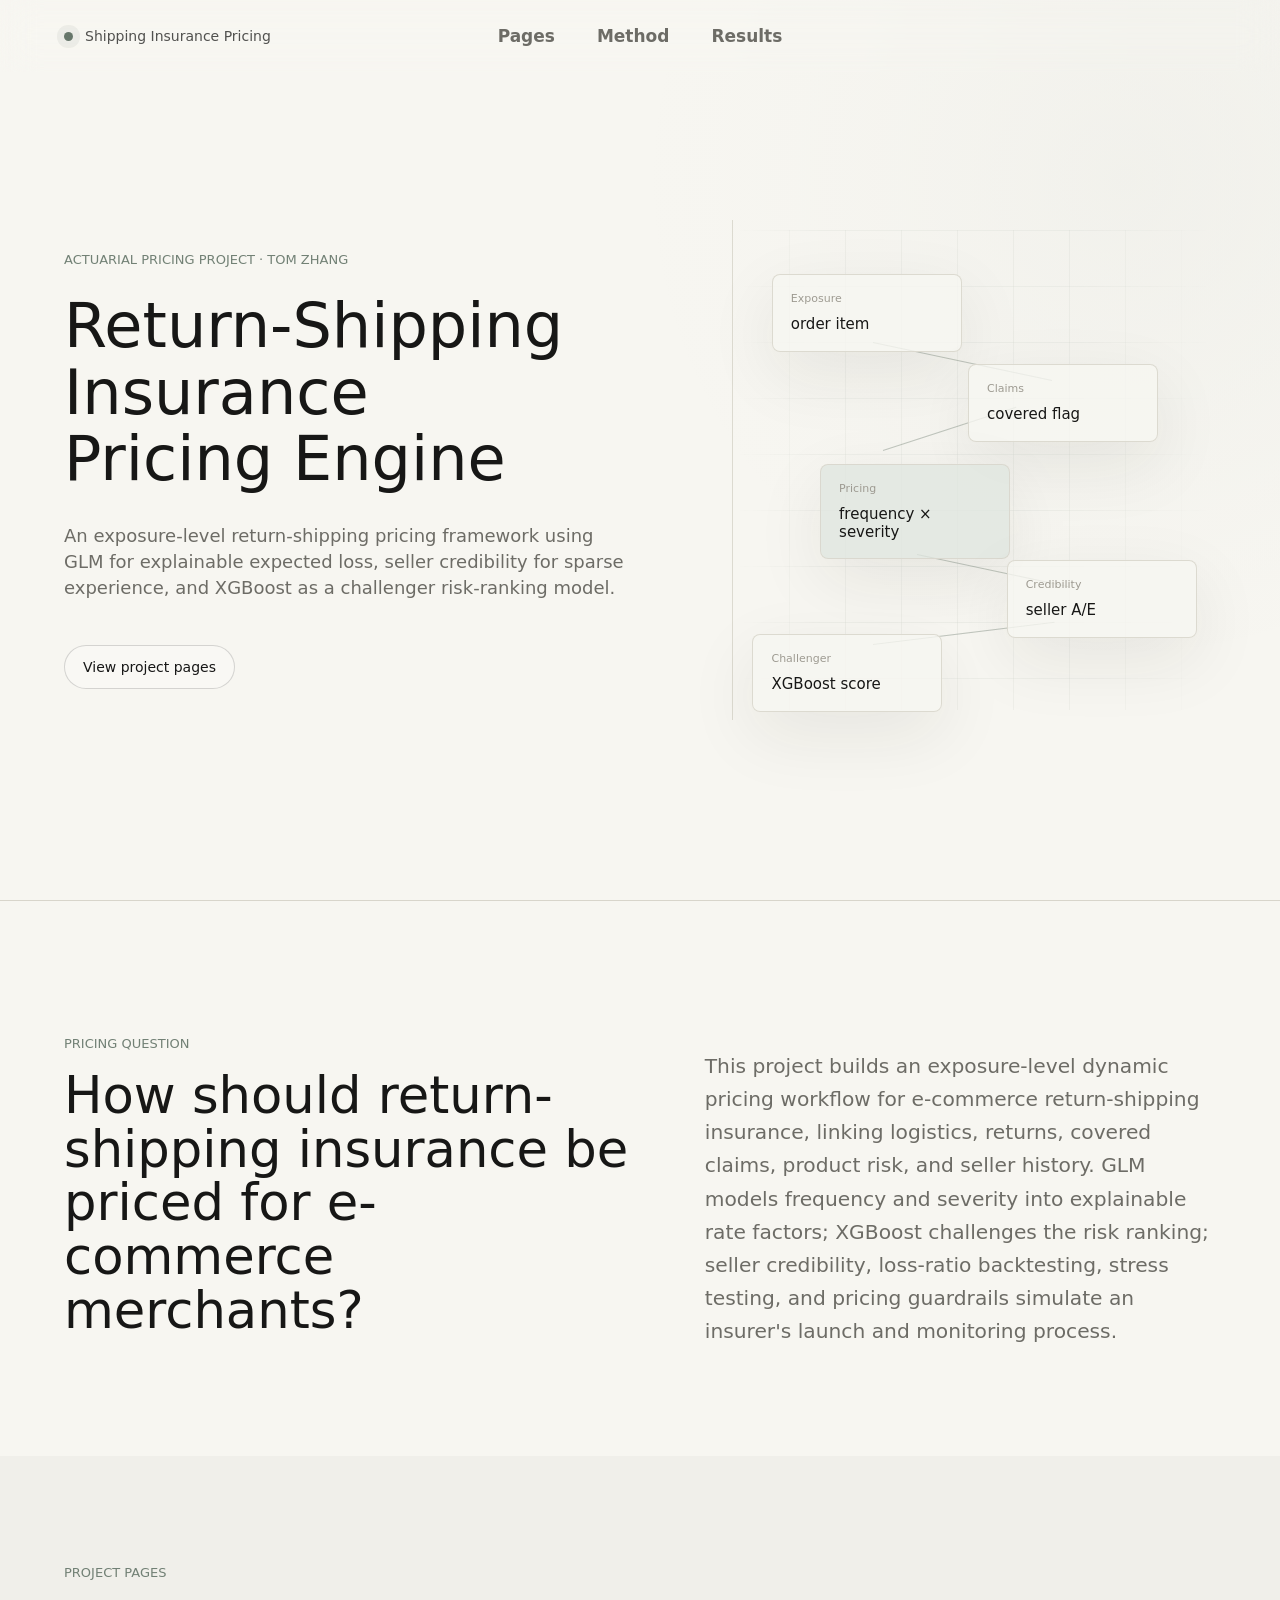
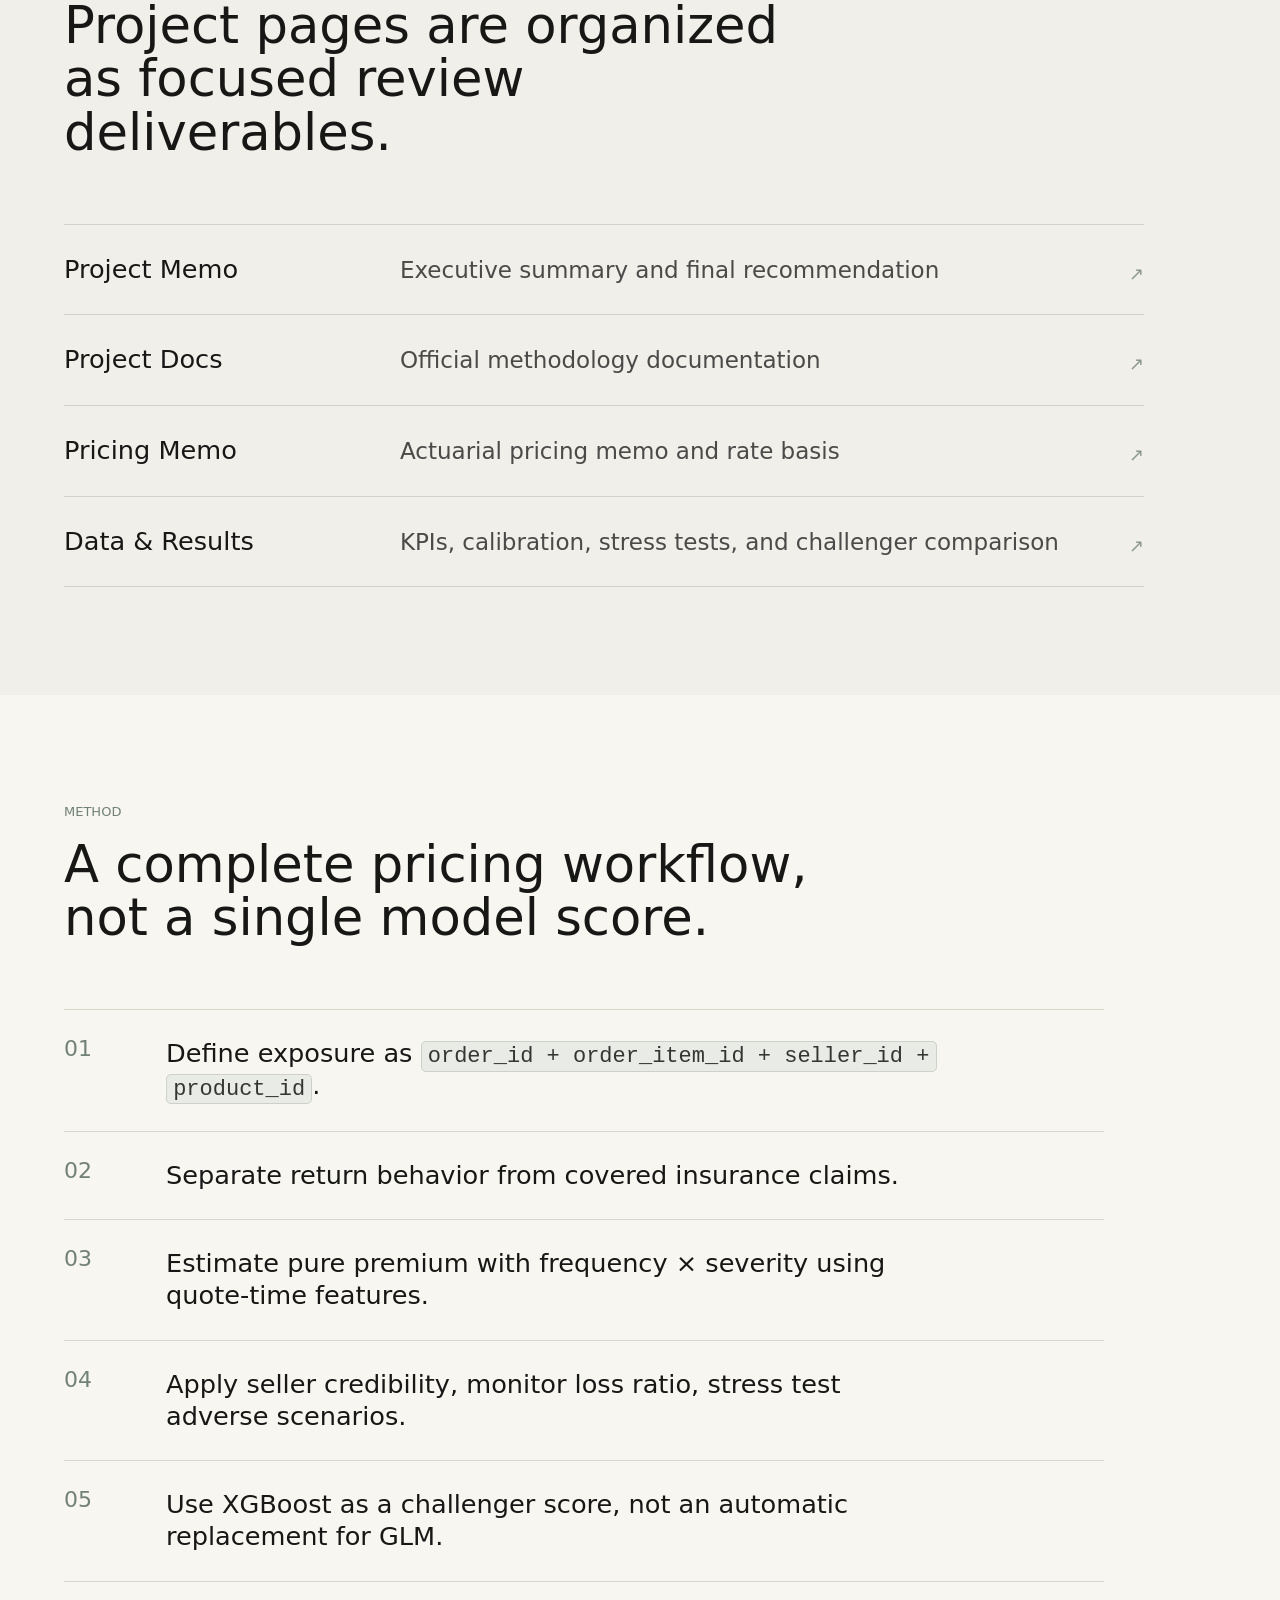
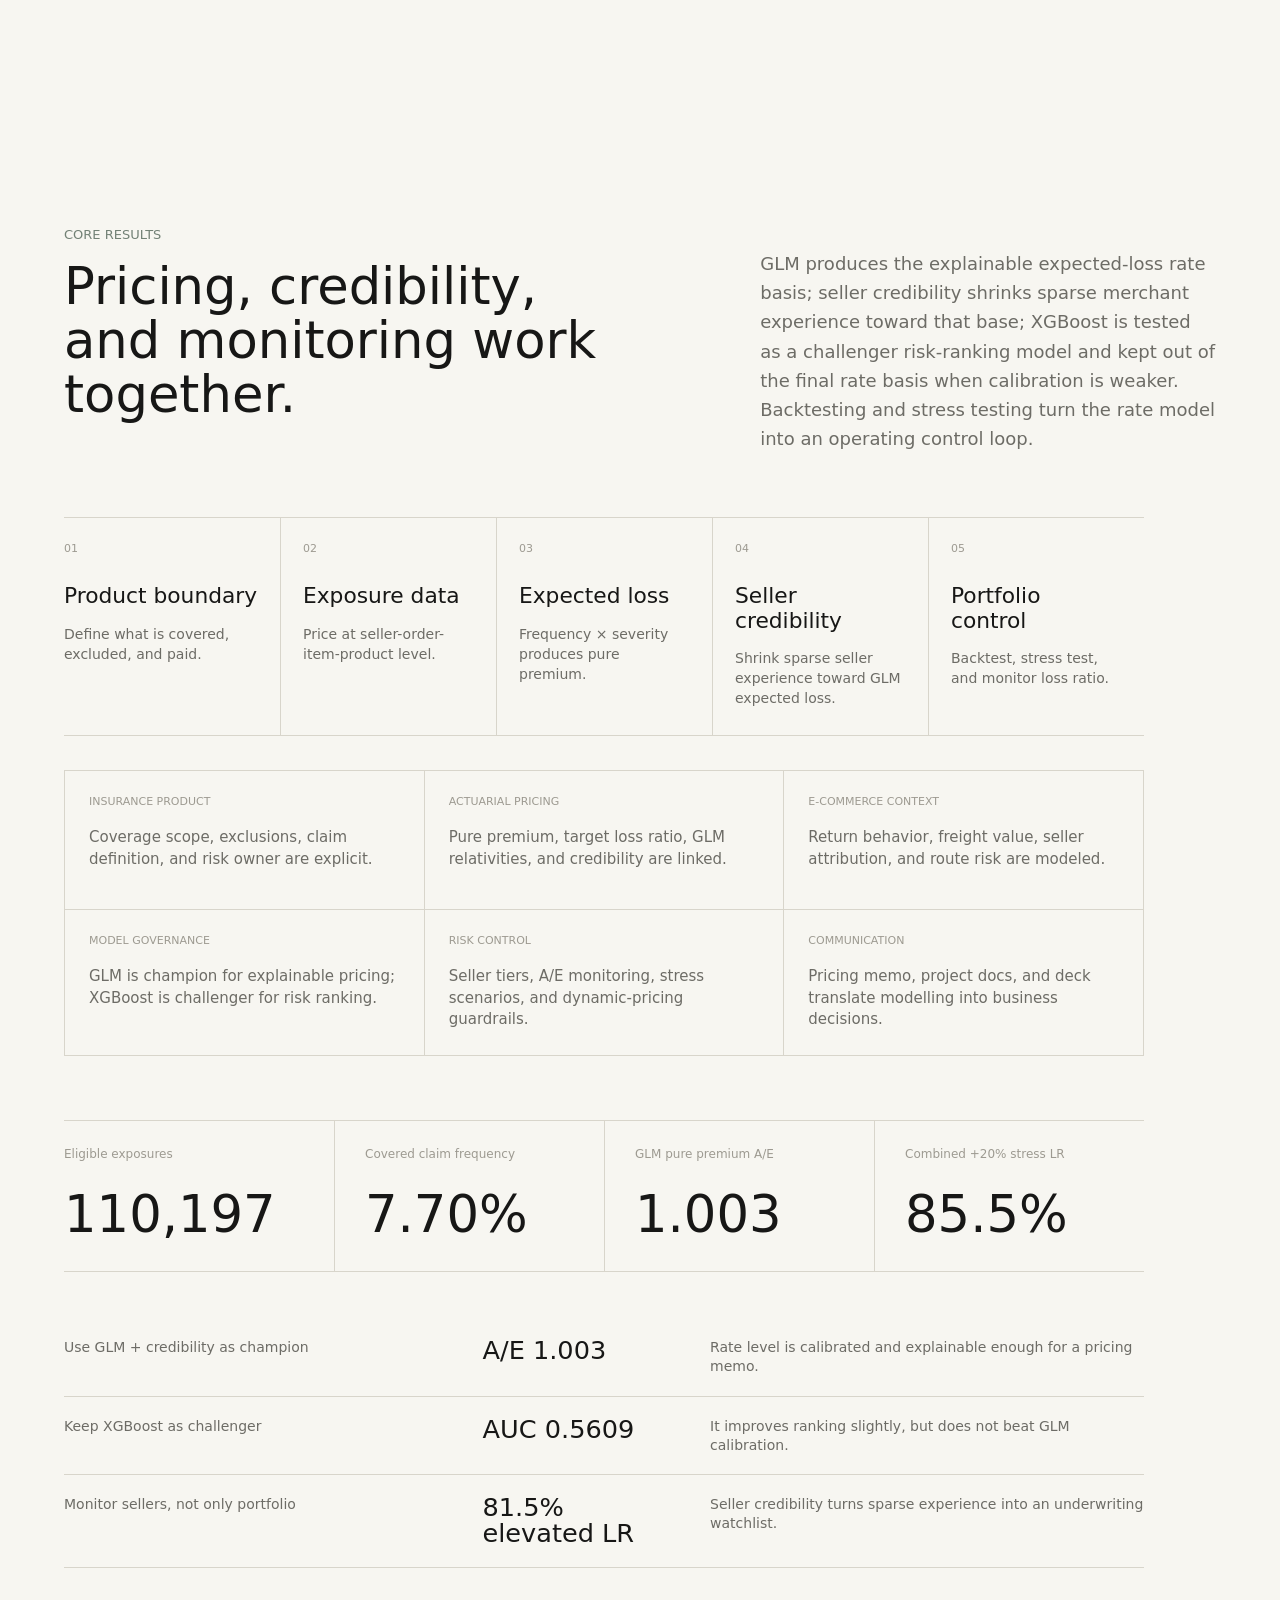
==== index.html @ 49c20300 "Add project website and actuarial workflow outputs" ====
<!doctype html>
<html lang="en">
  <head>
    <meta charset="utf-8" />
    <meta name="viewport" content="width=device-width, initial-scale=1" />
    <title>Return-Shipping Insurance Pricing Engine</title>
    <meta
      name="description"
      content="Exposure-level actuarial pricing workflow for e-commerce return-shipping insurance."
    />
    <link rel="icon" href="./favicon.svg" type="image/svg+xml" />
    <link rel="stylesheet" href="./styles/shared.css" />
    <link rel="stylesheet" href="./styles/home.css" />
  </head>
  <body>
    <div class="site-shell">
      <header class="topbar" aria-label="Project navigation">
        <a class="brand-mark" href="./index.html" aria-label="Homepage">
          <span class="brand-dot" aria-hidden="true"></span>
          <span>Shipping Insurance Pricing</span>
        </a>
        <nav class="topnav" aria-label="Project pages">
          <a href="#reserved-pages">Pages</a>
          <a href="#method">Method</a>
          <a href="#results">Results</a>
        </nav>
      </header>

      <main>
        <section class="hero" aria-labelledby="page-title">
          <div class="hero-copy">
            <p class="eyebrow">Actuarial pricing project · Tom Zhang</p>
            <h1 id="page-title">
              <span>Return-Shipping</span>
              <span>Insurance</span>
              <span>Pricing Engine</span>
            </h1>
            <p class="hero-lede">
              An exposure-level return-shipping pricing framework using GLM for explainable
              expected loss, seller credibility for sparse experience, and XGBoost as a
              challenger risk-ranking model.
            </p>
            <div class="hero-actions" aria-label="Primary links">
              <a class="primary-link" href="#reserved-pages">View project pages</a>
            </div>
          </div>

          <div class="risk-plane" aria-label="Pricing workflow visual">
            <div class="plane-grid" aria-hidden="true"></div>
            <div class="flow-node node-exposure">
              <span>Exposure</span>
              <strong>order item</strong>
            </div>
            <div class="flow-node node-claims">
              <span>Claims</span>
              <strong>covered flag</strong>
            </div>
            <div class="flow-node node-pricing">
              <span>Pricing</span>
              <strong>frequency × severity</strong>
            </div>
            <div class="flow-node node-credibility">
              <span>Credibility</span>
              <strong>seller A/E</strong>
            </div>
            <div class="flow-node node-challenger">
              <span>Challenger</span>
              <strong>XGBoost score</strong>
            </div>
            <div class="flow-line line-one" aria-hidden="true"></div>
            <div class="flow-line line-two" aria-hidden="true"></div>
            <div class="flow-line line-three" aria-hidden="true"></div>
            <div class="flow-line line-four" aria-hidden="true"></div>
          </div>
        </section>

        <section class="problem-section" aria-labelledby="problem-title">
          <div>
            <p class="section-kicker">Pricing question</p>
            <h2 id="problem-title">
              How should return-shipping insurance be priced for e-commerce merchants?
            </h2>
          </div>
          <p>
            This project builds an exposure-level dynamic pricing workflow for e-commerce
            return-shipping insurance, linking logistics, returns, covered claims, product risk,
            and seller history. GLM models frequency and severity into explainable rate factors;
            XGBoost challenges the risk ranking; seller credibility, loss-ratio backtesting,
            stress testing, and pricing guardrails simulate an insurer's launch and monitoring
            process.
          </p>
        </section>

        <section class="pages-section" id="reserved-pages" aria-labelledby="pages-title">
          <div class="section-heading">
            <p class="section-kicker">Project pages</p>
            <h2 id="pages-title">Project pages are organized as focused review deliverables.</h2>
          </div>
          <div class="route-list">
            <a href="./project-memo.html" aria-label="Project Memo">
              <span>Project Memo</span>
              <strong>Executive summary and final recommendation</strong>
            </a>
            <a href="./project-docs.html" aria-label="Project Docs">
              <span>Project Docs</span>
              <strong>Official methodology documentation</strong>
            </a>
            <a href="./pricing-memo.html" aria-label="Pricing Memo">
              <span>Pricing Memo</span>
              <strong>Actuarial pricing memo and rate basis</strong>
            </a>
            <a href="./results.html" aria-label="Data and Results">
              <span>Data & Results</span>
              <strong>KPIs, calibration, stress tests, and challenger comparison</strong>
            </a>
          </div>
        </section>

        <section class="method-section" id="method" aria-labelledby="method-title">
          <div class="section-heading">
            <p class="section-kicker">Method</p>
            <h2 id="method-title">A complete pricing workflow, not a single model score.</h2>
          </div>
          <ol class="method-list">
            <li>
              <span>01</span>
              <p>
                Define exposure as
                <code>order_id + order_item_id + seller_id + product_id</code>.
              </p>
            </li>
            <li>
              <span>02</span>
              <p>Separate return behavior from covered insurance claims.</p>
            </li>
            <li>
              <span>03</span>
              <p>Estimate pure premium with frequency × severity using quote-time features.</p>
            </li>
            <li>
              <span>04</span>
              <p>Apply seller credibility, monitor loss ratio, stress test adverse scenarios.</p>
            </li>
            <li>
              <span>05</span>
              <p>Use XGBoost as a challenger score, not an automatic replacement for GLM.</p>
            </li>
          </ol>
        </section>

        <section class="results-section" id="results" aria-labelledby="results-title">
          <div class="results-header">
            <div class="section-heading">
              <p class="section-kicker">Core results</p>
              <h2 id="results-title">
                <span>Pricing, credibility,</span>
                <span>and monitoring work together.</span>
              </h2>
            </div>
            <p>
              GLM produces the explainable expected-loss rate basis; seller credibility shrinks
              sparse merchant experience toward that base; XGBoost is tested as a challenger
              risk-ranking model and kept out of the final rate basis when calibration is weaker.
              Backtesting and stress testing turn the rate model into an operating control loop.
            </p>
          </div>

          <div class="system-loop" aria-label="Pricing operating loop">
            <div>
              <span>01</span>
              <strong>Product boundary</strong>
              <p>Define what is covered, excluded, and paid.</p>
            </div>
            <div>
              <span>02</span>
              <strong>Exposure data</strong>
              <p>Price at seller-order-item-product level.</p>
            </div>
            <div>
              <span>03</span>
              <strong>Expected loss</strong>
              <p>Frequency × severity produces pure premium.</p>
            </div>
            <div>
              <span>04</span>
              <strong>Seller credibility</strong>
              <p>Shrink sparse seller experience toward GLM expected loss.</p>
            </div>
            <div>
              <span>05</span>
              <strong>Portfolio control</strong>
              <p>Backtest, stress test, and monitor loss ratio.</p>
            </div>
          </div>

          <div class="capability-grid" aria-label="Role capability coverage">
            <div>
              <span>Insurance product</span>
              <p>Coverage scope, exclusions, claim definition, and risk owner are explicit.</p>
            </div>
            <div>
              <span>Actuarial pricing</span>
              <p>Pure premium, target loss ratio, GLM relativities, and credibility are linked.</p>
            </div>
            <div>
              <span>E-commerce context</span>
              <p>Return behavior, freight value, seller attribution, and route risk are modeled.</p>
            </div>
            <div>
              <span>Model governance</span>
              <p>GLM is champion for explainable pricing; XGBoost is challenger for risk ranking.</p>
            </div>
            <div>
              <span>Risk control</span>
              <p>Seller tiers, A/E monitoring, stress scenarios, and dynamic-pricing guardrails.</p>
            </div>
            <div>
              <span>Communication</span>
              <p>Pricing memo, project docs, and deck translate modelling into business decisions.</p>
            </div>
          </div>

          <dl class="metric-strip">
            <div>
              <dt>Eligible exposures</dt>
              <dd>110,197</dd>
            </div>
            <div>
              <dt>Covered claim frequency</dt>
              <dd>7.70%</dd>
            </div>
            <div>
              <dt>GLM pure premium A/E</dt>
              <dd>1.003</dd>
            </div>
            <div>
              <dt>Combined +20% stress LR</dt>
              <dd>85.5%</dd>
            </div>
          </dl>
          <div class="comparison-panel" aria-label="Model comparison summary">
            <div class="comparison-row comparison-head">
              <span>Pricing decision</span>
              <span>Evidence</span>
              <span>Why it matters</span>
            </div>
            <div class="comparison-row">
              <span>Use GLM + credibility as champion</span>
              <strong>A/E 1.003</strong>
              <em>Rate level is calibrated and explainable enough for a pricing memo.</em>
            </div>
            <div class="comparison-row">
              <span>Keep XGBoost as challenger</span>
              <strong>AUC 0.5609</strong>
              <em>It improves ranking slightly, but does not beat GLM calibration.</em>
            </div>
            <div class="comparison-row">
              <span>Monitor sellers, not only portfolio</span>
              <strong>81.5% elevated LR</strong>
              <em>Seller credibility turns sparse experience into an underwriting watchlist.</em>
            </div>
          </div>
        </section>
      </main>
    </div>

    <script src="./scripts/plane-motion.js"></script>
  </body>
</html>
---- styles/shared.css ----
/* Shared site foundation and reusable components. */
:root {
  --bg: #f7f6f1;
  --surface: #eeede7;
  --surface-soft: #f2f1eb;
  --ink: #171716;
  --muted: #6d6c66;
  --quiet: #9d9a91;
  --rule: #d8d5cb;
  --accent: #66766a;
  --accent-soft: #dfe5de;
  --warm: #90836f;
  --shadow: 0 22px 70px rgba(35, 35, 30, 0.08);
  color-scheme: light;
  font-family: "Work Sans", ui-sans-serif, system-ui, -apple-system, BlinkMacSystemFont, "Segoe UI", sans-serif;
}

* {
  box-sizing: border-box;
}

html {
  scroll-behavior: smooth;
}

body {
  margin: 0;
  background: var(--bg);
  color: var(--ink);
  font-family: "Work Sans", ui-sans-serif, system-ui, -apple-system, BlinkMacSystemFont, "Segoe UI", sans-serif;
  letter-spacing: 0;
}

a {
  color: inherit;
  text-decoration: none;
}

.site-shell {
  min-height: 100svh;
  overflow: hidden;
}

.topbar {
  position: fixed;
  z-index: 20;
  inset: 0 0 auto;
  display: grid;
  grid-template-columns: 1fr auto 1fr;
  align-items: center;
  height: 72px;
  padding: 0 clamp(24px, 5vw, 72px);
  color: rgba(23, 23, 22, 0.74);
  backdrop-filter: blur(18px);
}

.brand-mark,
.topnav {
  display: flex;
  align-items: center;
  gap: 12px;
  font-size: 14px;
}

.brand-mark {
  justify-self: start;
}

.brand-dot {
  width: 9px;
  height: 9px;
  border-radius: 50%;
  background: var(--accent);
  box-shadow: 0 0 0 7px rgba(102, 118, 106, 0.08);
}

.topnav {
  grid-column: 2;
  justify-self: center;
  gap: 42px;
  color: var(--muted);
}

.topnav a {
  position: relative;
  padding: 10px 0;
  font-size: 17px;
  font-weight: 650;
  text-align: center;
  transition: color 180ms ease;
}

.topnav a::after {
  position: absolute;
  content: "";
  left: 0;
  right: 0;
  bottom: -8px;
  height: 1px;
  background: currentColor;
  opacity: 0;
  transform: scaleX(0.66);
  transition: opacity 180ms ease, transform 180ms ease;
}

.topnav a:hover {
  color: var(--ink);
}

.topnav a:hover::after {
  opacity: 0.36;
  transform: scaleX(1);
}

.topnav a[aria-current="page"] {
  color: var(--ink);
}

.topnav a[aria-current="page"]::after {
  opacity: 0.36;
  transform: scaleX(1);
}

.hero {
  position: relative;
  display: grid;
  grid-template-columns: minmax(0, 0.88fr) minmax(380px, 0.72fr);
  align-items: center;
  min-height: 100svh;
  padding: 112px clamp(24px, 5vw, 72px) 72px;
  gap: clamp(42px, 6vw, 104px);
}

.hero::before {
  position: absolute;
  content: "";
  inset: 0;
  background:
    linear-gradient(90deg, rgba(247, 246, 241, 1) 0%, rgba(247, 246, 241, 0.9) 45%, rgba(247, 246, 241, 0.58) 100%),
    radial-gradient(circle at 88% 20%, rgba(102, 118, 106, 0.11), transparent 36%);
  pointer-events: none;
}

.hero-copy,
.risk-plane {
  position: relative;
  z-index: 1;
}

.eyebrow,
.section-kicker {
  margin: 0;
  color: rgba(102, 118, 106, 0.92);
  font-size: 13px;
  font-weight: 500;
  line-height: 1.4;
  text-transform: uppercase;
}

.memo-page .section-kicker {
  margin-bottom: 20px;
  color: var(--accent);
  text-transform: none;
}

h1,
h2,
p {
  margin: 0;
}

h1 {
  max-width: 600px;
  margin-top: 24px;
  font-size: clamp(48px, 4.85vw, 68px);
  font-weight: 400;
  line-height: 1.07;
  letter-spacing: 0;
}

h1 span {
  display: block;
}

#results-title span {
  display: block;
}

.hero-lede {
  max-width: 570px;
  margin-top: 30px;
  color: var(--muted);
  font-size: clamp(18px, 1.4vw, 21px);
  line-height: 1.45;
  font-weight: 400;
}

.hero-actions {
  display: flex;
  flex-wrap: wrap;
  align-items: center;
  gap: 18px;
  margin-top: 44px;
}

.primary-link,
.secondary-link {
  display: inline-flex;
  align-items: center;
  min-height: 44px;
  font-size: 14px;
  transition: transform 180ms ease, color 180ms ease, border-color 180ms ease, background 180ms ease;
}

.primary-link {
  padding: 0 18px;
  border: 1px solid rgba(23, 23, 22, 0.16);
  border-radius: 999px;
  background: rgba(255, 255, 255, 0.26);
}

.secondary-link {
  color: var(--muted);
}

.primary-link:hover,
.secondary-link:hover {
  color: var(--ink);
  transform: translateY(-1px);
}

.primary-link:hover {
  background: rgba(255, 255, 255, 0.5);
  border-color: rgba(23, 23, 22, 0.28);
}

/* Shared editorial sections and repeated components. */
.problem-section,
.method-section,
.pages-section,
.results-section {
  padding: 108px clamp(24px, 5vw, 72px);
}

.problem-section {
  display: grid;
  grid-template-columns: minmax(280px, 0.88fr) minmax(340px, 0.78fr);
  gap: clamp(30px, 5vw, 82px);
  border-top: 1px solid var(--rule);
}

.problem-section > div:first-child {
  padding-top: clamp(18px, 2vw, 30px);
}

h2 {
  max-width: 780px;
  margin-top: 16px;
  font-size: clamp(32px, 4vw, 58px);
  font-weight: 400;
  line-height: 1.05;
  letter-spacing: 0;
}

.problem-section > p {
  max-width: 570px;
  align-self: start;
  padding-top: clamp(24px, 3.2vw, 46px);
  color: var(--muted);
  font-size: clamp(19px, 1.58vw, 23px);
  line-height: 1.64;
}

.section-heading {
  max-width: 850px;
}

.method-list {
  display: grid;
  gap: 0;
  max-width: 1040px;
  margin: 64px 0 0;
  padding: 0;
  list-style: none;
  border-top: 1px solid var(--rule);
}

.method-list li {
  display: grid;
  grid-template-columns: 68px minmax(0, 1fr);
  gap: 34px;
  padding: 28px 0;
  border-bottom: 1px solid var(--rule);
}

.method-list span {
  display: block;
  align-items: center;
  color: rgba(102, 118, 106, 0.92);
  font-size: 22px;
  font-weight: 400;
  line-height: 1;
  font-variant-numeric: tabular-nums;
}

.method-list p {
  max-width: 780px;
  font-size: clamp(20px, 2vw, 30px);
  line-height: 1.24;
}

.method-list code {
  padding: 0.08em 0.28em;
  border: 1px solid rgba(102, 118, 106, 0.22);
  border-radius: 5px;
  background: rgba(223, 229, 222, 0.58);
  box-decoration-break: clone;
  -webkit-box-decoration-break: clone;
  color: rgba(23, 23, 22, 0.86);
  font-family: ui-monospace, "SFMono-Regular", "SF Mono", Consolas, "Liberation Mono", Menlo, monospace;
  font-size: 0.86em;
  letter-spacing: 0;
}

.pages-section {
  background: #f0efea;
}

.route-list {
  display: grid;
  max-width: 1080px;
  margin-top: 64px;
  border-top: 1px solid rgba(23, 23, 22, 0.14);
}

.route-list a {
  display: grid;
  grid-template-columns: minmax(230px, 0.42fr) minmax(0, 1fr) auto;
  gap: clamp(24px, 4vw, 76px);
  align-items: baseline;
  padding: 30px 0;
  border-bottom: 1px solid rgba(23, 23, 22, 0.14);
  transition: color 180ms ease, transform 180ms ease;
}

.route-list a::after {
  content: "↗";
  justify-self: end;
  color: var(--accent);
  font-size: 18px;
  line-height: 1;
  opacity: 0.72;
  transform: translateY(2px);
}

.route-list a:hover {
  color: var(--accent);
  transform: translateX(5px);
}

.route-list span {
  color: var(--ink);
  font-size: clamp(21px, 2vw, 28px);
  line-height: 1.15;
}

.route-list strong {
  color: rgba(23, 23, 22, 0.76);
  font-size: clamp(18px, 1.8vw, 26px);
  font-weight: 400;
  line-height: 1.2;
}

.metric-strip {
  display: grid;
  grid-template-columns: repeat(4, minmax(0, 1fr));
  gap: 0;
  max-width: 1080px;
  margin: 64px 0 0;
  border-top: 1px solid var(--rule);
  border-bottom: 1px solid var(--rule);
}

.system-loop {
  display: grid;
  grid-template-columns: repeat(5, minmax(0, 1fr));
  gap: 0;
  max-width: 1080px;
  margin-top: 64px;
  border-top: 1px solid var(--rule);
  border-bottom: 1px solid var(--rule);
}

.system-loop div {
  min-height: 188px;
  padding: 24px 22px 26px 0;
}

.system-loop div + div {
  padding-left: 22px;
  border-left: 1px solid var(--rule);
}

.system-loop span,
.capability-grid span {
  display: block;
  color: var(--quiet);
  font-size: 11px;
  line-height: 1.3;
  text-transform: uppercase;
}

.system-loop strong {
  display: block;
  margin-top: 28px;
  font-size: clamp(19px, 1.7vw, 25px);
  font-weight: 400;
  line-height: 1.12;
}

.system-loop p {
  margin-top: 16px;
  color: var(--muted);
  font-size: 14px;
  line-height: 1.42;
}

.capability-grid {
  display: grid;
  grid-template-columns: repeat(3, minmax(0, 1fr));
  gap: 1px;
  max-width: 1080px;
  margin-top: 34px;
  background: var(--rule);
  border: 1px solid var(--rule);
}

.capability-grid div {
  min-height: 138px;
  padding: 24px;
  background: var(--bg);
}

.capability-grid p {
  margin-top: 18px;
  color: var(--muted);
  font-size: 15px;
  line-height: 1.44;
}

.results-header {
  display: grid;
  grid-template-columns: minmax(0, 0.86fr) minmax(320px, 0.62fr);
  gap: clamp(30px, 5vw, 82px);
  align-items: start;
}

.results-header .section-heading {
  padding-top: clamp(20px, 2.2vw, 32px);
}

.results-header > p {
  max-width: 500px;
  padding-top: clamp(34px, 4vw, 54px);
  color: var(--muted);
  font-size: clamp(18px, 1.4vw, 21px);
  line-height: 1.62;
}

.metric-strip div {
  min-height: 150px;
  padding: 26px 30px 28px 0;
}

.metric-strip div + div {
  padding-left: 30px;
  border-left: 1px solid var(--rule);
}

.metric-strip dt {
  color: var(--quiet);
  font-size: 12px;
}

.metric-strip dd {
  margin: 28px 0 0;
  font-size: clamp(30px, 4vw, 54px);
  line-height: 1;
  font-weight: 400;
}

.comparison-panel {
  max-width: 1080px;
  margin-top: 46px;
}

.comparison-row {
  display: grid;
  grid-template-columns: minmax(220px, 0.9fr) minmax(130px, 0.46fr) minmax(340px, 1fr);
  gap: 28px;
  align-items: start;
  padding: 20px 0;
  border-bottom: 1px solid var(--rule);
}

.comparison-row span,
.comparison-row em {
  color: var(--muted);
  font-size: 14px;
  font-style: normal;
  line-height: 1.35;
}

.comparison-row strong {
  font-size: clamp(20px, 2vw, 28px);
  font-weight: 400;
  line-height: 1;
}

.comparison-head {
  display: none;
}

.comparison-head span {
  color: var(--quiet);
  font-size: 11px;
  text-transform: uppercase;
}

.hero-copy,
.risk-plane,
.memo-plane,
.problem-section,
.method-section,
.pages-section,
.results-section,
.memo-hero,
.memo-decision,
.memo-section,
.data-hero-copy,
.result-signal,
.evidence-section,
.docs-content,
.docs-sidebar,
.docs-toc {
  animation: rise 700ms ease both;
}

.risk-plane,
.memo-plane {
  animation-delay: 110ms;
}

@keyframes rise {
  from {
    opacity: 0;
    transform: translateY(18px);
  }
  to {
    opacity: 1;
    transform: translateY(0);
  }
}

@media (prefers-reduced-motion: reduce) {
  *,
  *::before,
  *::after {
    animation-duration: 1ms !important;
    scroll-behavior: auto !important;
    transition-duration: 1ms !important;
  }
}

@media (max-width: 980px) {
  .topnav {
    grid-column: 3;
    justify-self: end;
    gap: 18px;
  }

  .hero {
    grid-template-columns: 1fr;
    min-height: auto;
    padding-top: 118px;
  }

  .hero::before {
    background:
      linear-gradient(rgba(247, 246, 241, 1), rgba(247, 246, 241, 0.82)),
      radial-gradient(circle at 78% 18%, rgba(102, 118, 106, 0.12), transparent 35%);
  }

  .problem-section {
    grid-template-columns: 1fr;
  }

  .problem-section > div:first-child {
    padding-top: 0;
  }

  .problem-section > p {
    padding-top: 0;
  }

  .metric-strip {
    grid-template-columns: repeat(2, minmax(0, 1fr));
  }

  .system-loop,
  .capability-grid {
    grid-template-columns: repeat(2, minmax(0, 1fr));
  }

  .system-loop div:nth-child(3),
  .system-loop div:nth-child(5) {
    border-left: 0;
    padding-left: 0;
    border-top: 1px solid var(--rule);
  }

  .metric-strip div:nth-child(3) {
    border-left: 0;
  }

  .results-header {
    grid-template-columns: 1fr;
  }

  .results-header > p {
    padding-top: 0;
  }

  .comparison-row {
    grid-template-columns: 1fr 1fr;
    gap: 12px 24px;
  }

  .comparison-row em {
    grid-column: 1 / -1;
  }
}

@media (max-width: 640px) {
  .topbar {
    grid-template-columns: 1fr;
    align-content: center;
    height: 118px;
    padding: 14px 22px 12px;
    gap: 12px;
  }

  .brand-mark {
    font-size: 12px;
  }

  .topnav {
    grid-column: 1;
    justify-self: start;
    width: 100%;
    max-width: 360px;
    gap: 28px;
    overflow-x: auto;
    scrollbar-width: none;
  }

  .topnav::-webkit-scrollbar {
    display: none;
  }

  .topnav a {
    flex: 1 0 auto;
    min-width: 0;
    padding: 10px 0;
    font-size: 15px;
  }

  h1 {
    font-size: clamp(42px, 12vw, 56px);
  }

  .hero {
    padding-top: 148px;
    padding-inline: 22px;
  }

  .problem-section,
  .method-section,
  .pages-section,
  .results-section {
    padding: 82px 22px;
  }

  .method-list li {
    grid-template-columns: 1fr;
    gap: 10px;
  }

  .route-list a {
    grid-template-columns: 1fr;
    gap: 12px;
  }

  .route-list a::after {
    justify-self: start;
  }

  .metric-strip {
    grid-template-columns: 1fr;
  }

  .system-loop,
  .capability-grid {
    grid-template-columns: 1fr;
  }

  .system-loop div,
  .system-loop div + div {
    min-height: auto;
    padding: 24px 0;
    border-left: 0;
    border-top: 1px solid var(--rule);
  }

  .system-loop div:first-child {
    border-top: 0;
  }

  .metric-strip div,
  .metric-strip div + div {
    padding-left: 0;
    border-left: 0;
    border-top: 1px solid var(--rule);
  }

  .metric-strip div:first-child {
    border-top: 0;
  }

  .comparison-row {
    grid-template-columns: 1fr;
    gap: 10px;
  }

  .comparison-head {
    display: none;
  }
}
---- styles/home.css ----
/* Homepage-only layout, hero visual, and flow graphic. */
.risk-plane {
  min-height: 500px;
  border-left: 1px solid rgba(216, 213, 203, 0.86);
  isolation: isolate;
}

.plane-grid {
  position: absolute;
  inset: 10px 0 10px 0;
  background:
    linear-gradient(rgba(102, 118, 106, 0.08) 1px, transparent 1px),
    linear-gradient(90deg, rgba(102, 118, 106, 0.08) 1px, transparent 1px);
  background-size: 56px 56px;
  mask-image: linear-gradient(90deg, transparent 0%, black 18%, black 72%, transparent 100%);
  opacity: 0.72;
}

.flow-node {
  position: absolute;
  z-index: 3;
  width: 190px;
  min-height: 78px;
  padding: 17px 18px;
  border: 1px solid rgba(216, 213, 203, 0.86);
  border-radius: 8px;
  background: rgba(247, 246, 241, 0.78);
  box-shadow: var(--shadow);
  transform: translate3d(0, 0, 0);
}

.flow-node span {
  display: block;
  color: var(--quiet);
  font-size: 11px;
  line-height: 1.2;
}

.flow-node strong {
  display: block;
  margin-top: 10px;
  color: var(--ink);
  font-size: 15px;
  font-weight: 400;
  line-height: 1.2;
}

.node-exposure {
  top: 54px;
  left: 8%;
}

.node-claims {
  top: 144px;
  right: 12%;
}

.node-pricing {
  top: 244px;
  left: 18%;
  background: rgba(223, 229, 222, 0.76);
}

.node-credibility {
  top: 340px;
  right: 4%;
}

.node-challenger {
  top: 414px;
  left: 4%;
}

.flow-line {
  position: absolute;
  z-index: 2;
  height: 1px;
  background: rgba(102, 118, 106, 0.38);
  transform-origin: left center;
}

.line-one {
  top: 122px;
  left: 29%;
  width: 38%;
  transform: rotate(12deg);
}

.line-two {
  top: 230px;
  left: 31%;
  width: 29%;
  transform: rotate(-18deg);
}

.line-three {
  top: 334px;
  left: 38%;
  width: 32%;
  transform: rotate(12deg);
}

.line-four {
  top: 424px;
  left: 29%;
  width: 38%;
  transform: rotate(-7deg);
}

@media (max-width: 980px) {
  .risk-plane {
    min-height: 520px;
    border-left: 0;
    border-top: 1px solid var(--rule);
    padding-top: 28px;
  }
}

@media (max-width: 640px) {
  .risk-plane {
    min-height: 620px;
  }

  .flow-node {
    width: min(260px, 74vw);
  }

  .node-exposure,
  .node-pricing,
  .node-challenger {
    left: 0;
  }

  .node-claims,
  .node-credibility {
    right: 0;
  }

  .node-exposure { top: 48px; }
  .node-claims { top: 150px; }
  .node-pricing { top: 264px; }
  .node-credibility { top: 378px; }
  .node-challenger { top: 492px; }

  .plane-note {
    left: 0;
    right: auto;
    bottom: 0;
  }
}
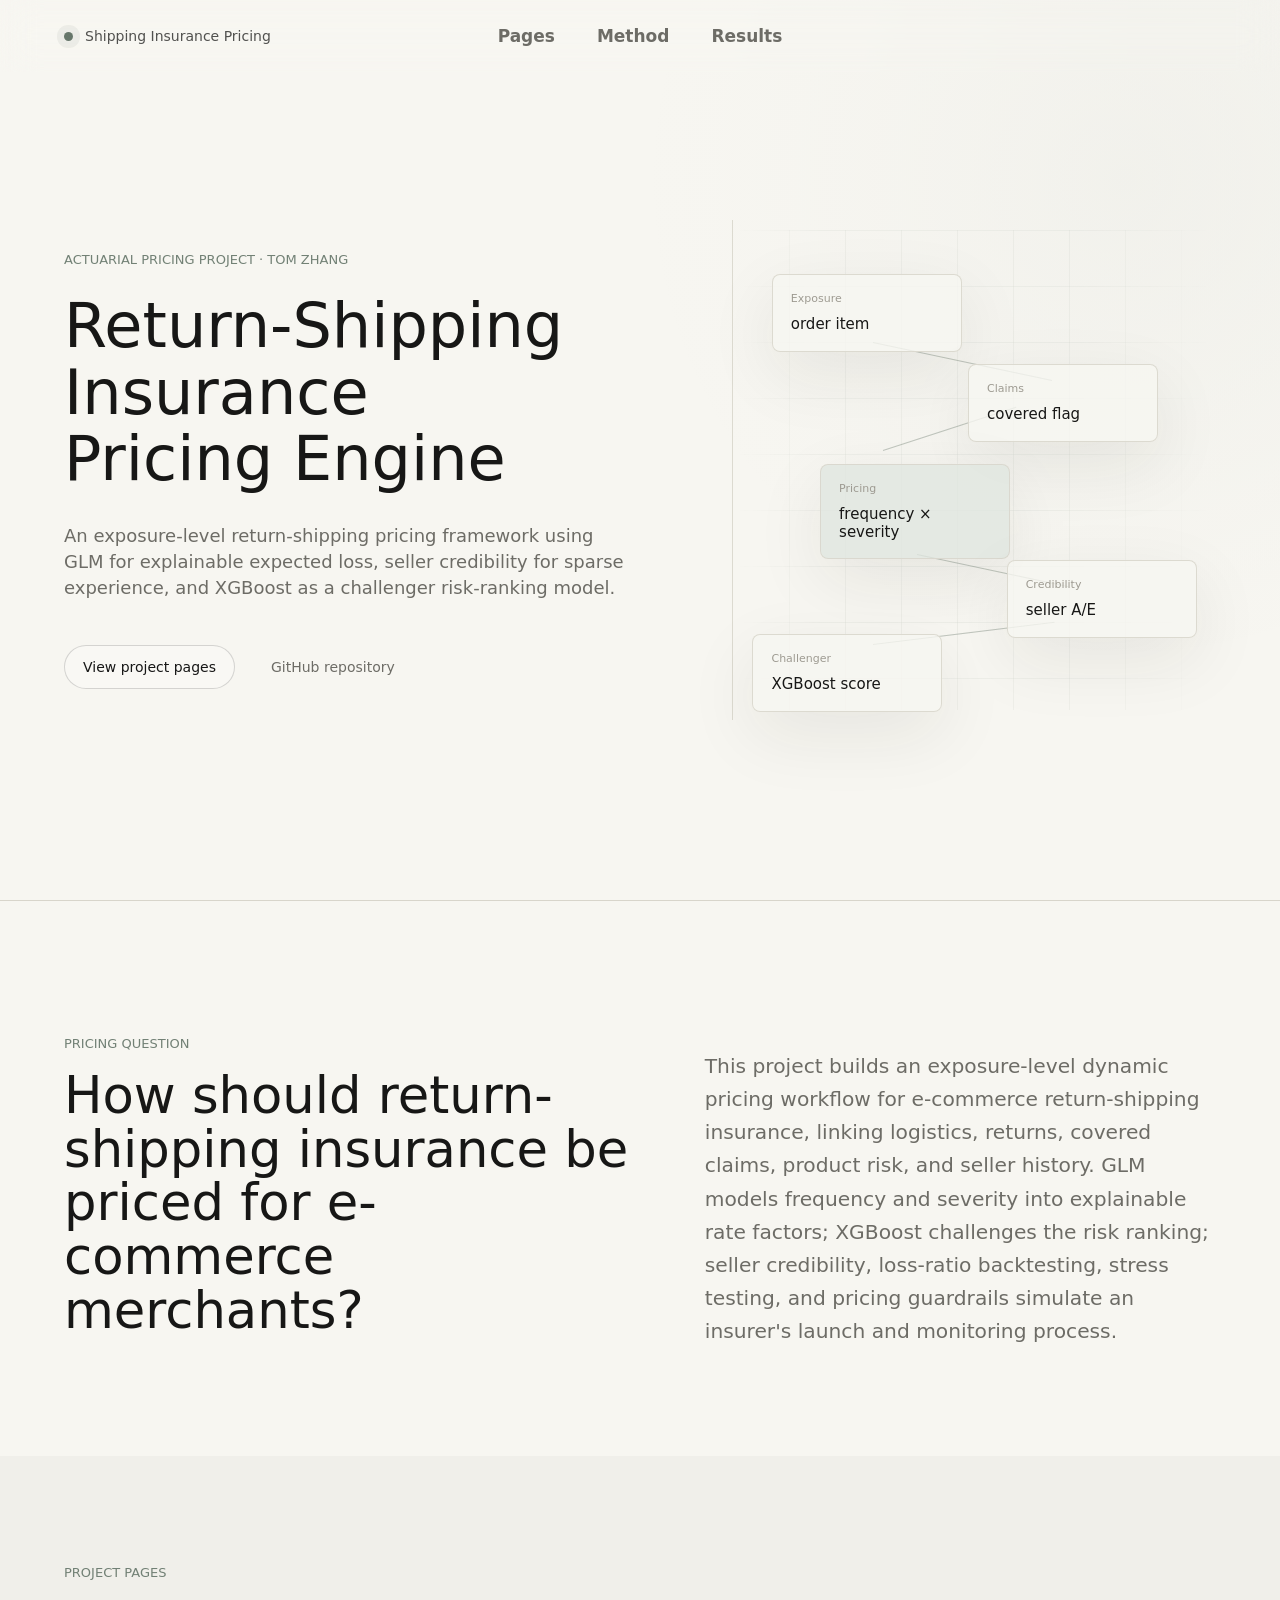
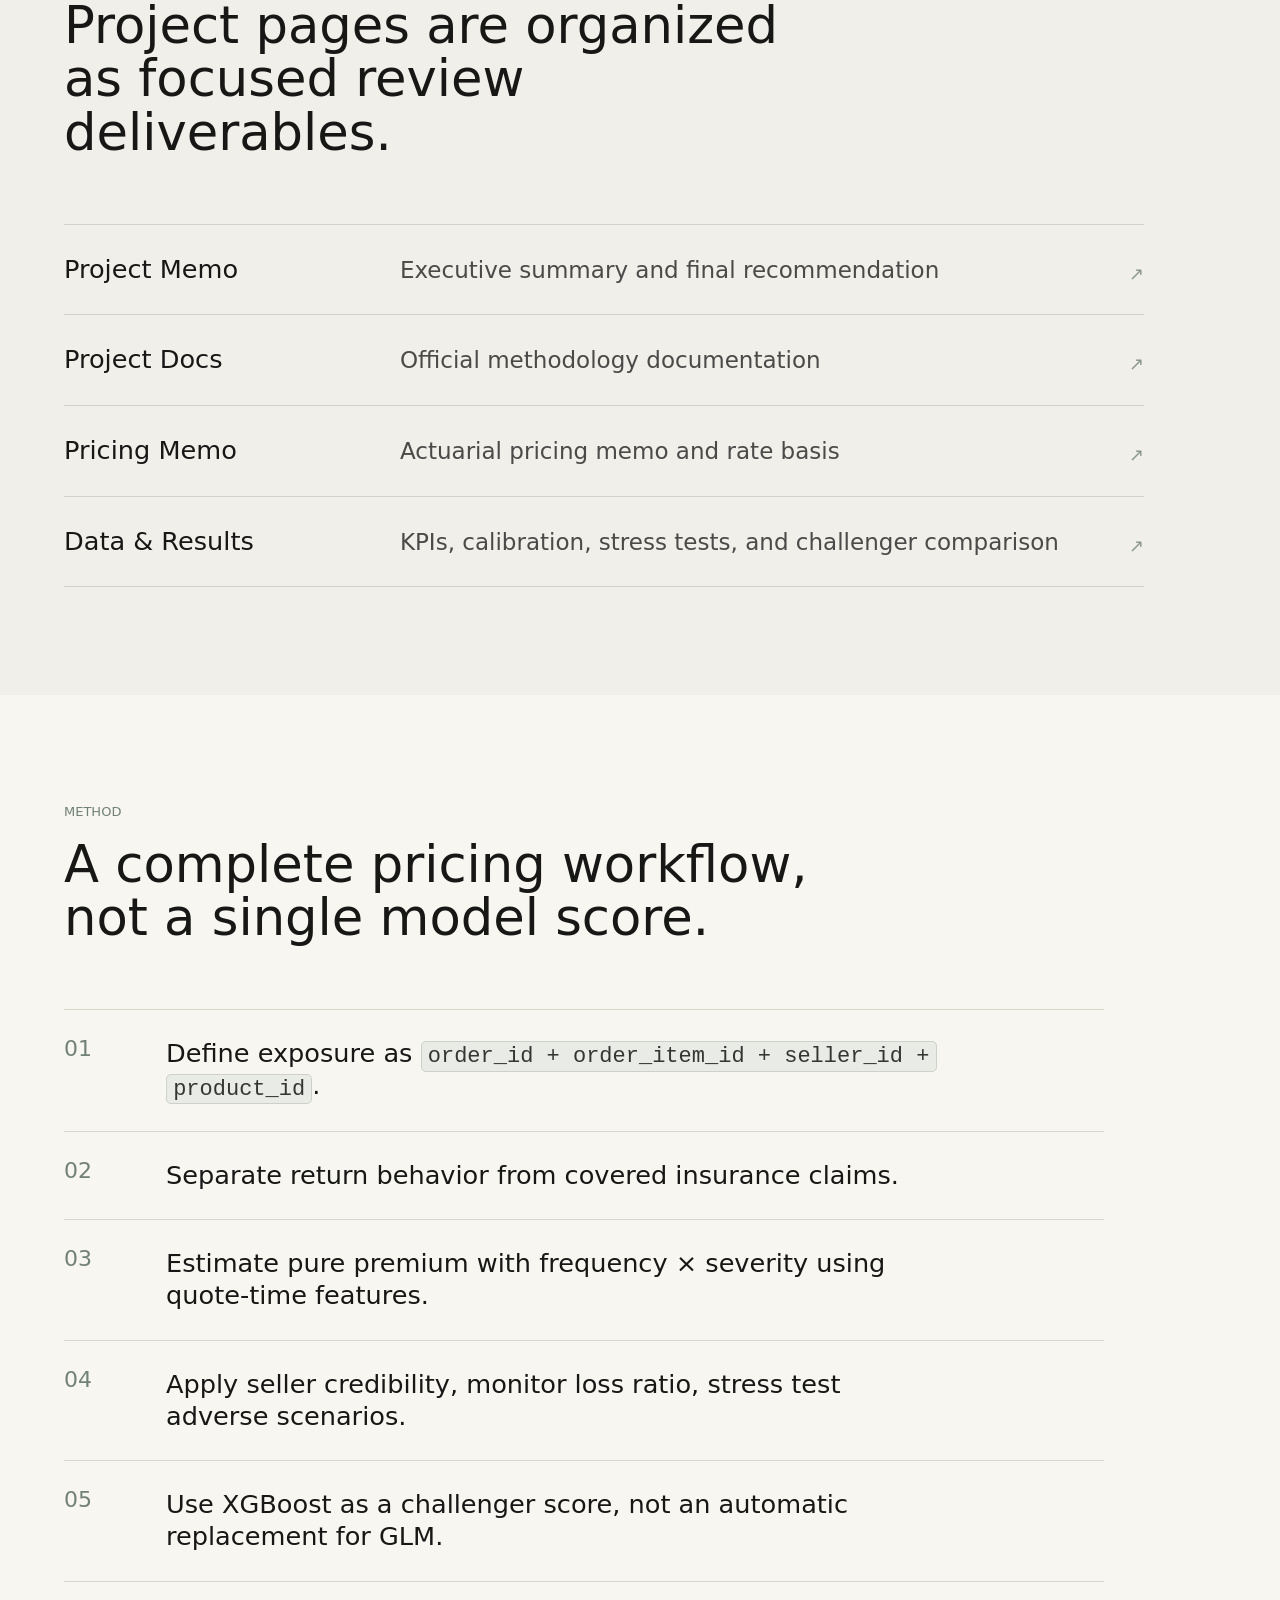
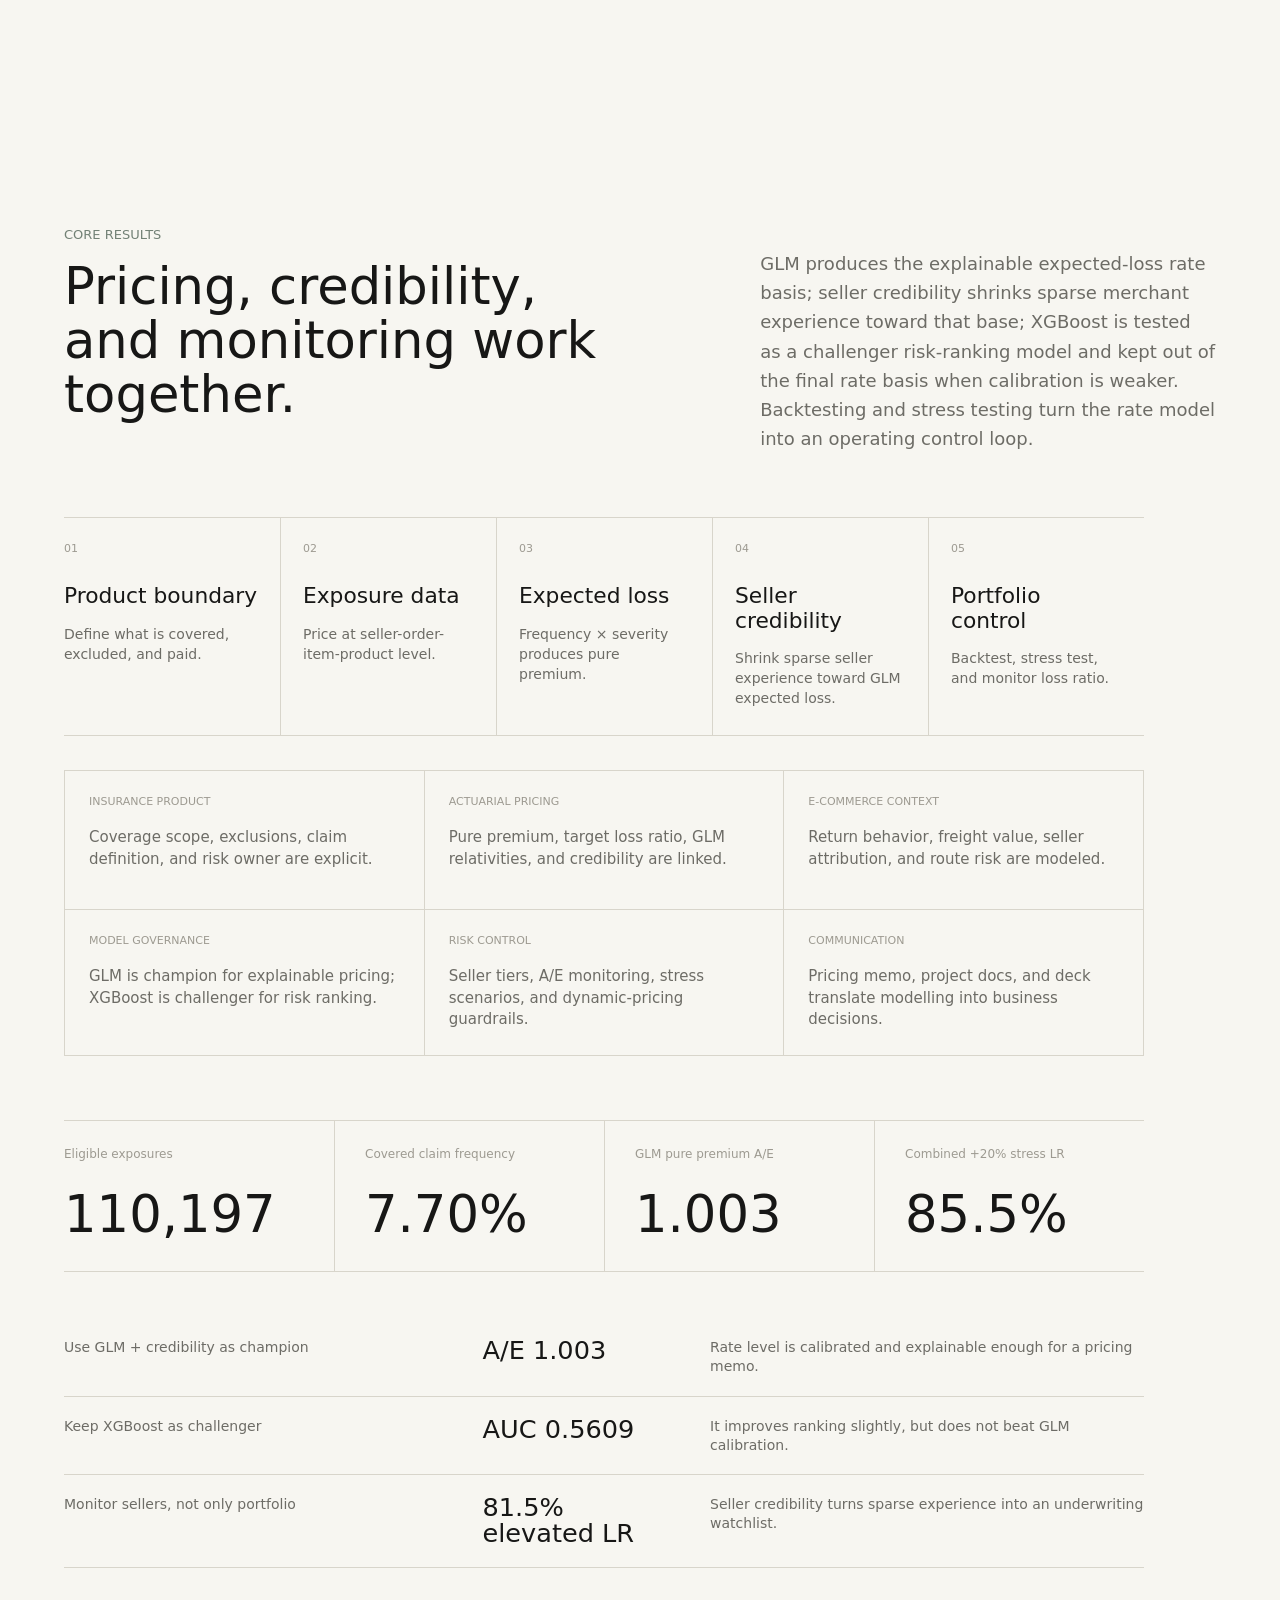
==== commit 1e2e150e: "Update homepage links and ignore outputs" ====
--- a/index.html
+++ b/index.html
@@ -10,7 +10,7 @@
     />
     <link rel="icon" href="./favicon.svg" type="image/svg+xml" />
     <link rel="stylesheet" href="./styles/shared.css" />
-    <link rel="stylesheet" href="./styles/home.css" />
+    <link rel="stylesheet" href="./styles/home.css?v=20260524-2" />
   </head>
   <body>
     <div class="site-shell">
@@ -42,6 +42,7 @@
             </p>
             <div class="hero-actions" aria-label="Primary links">
               <a class="primary-link" href="#reserved-pages">View project pages</a>
+              <a class="secondary-link" href="https://github.com/pnlync/shipping-insurance">GitHub repository</a>
             </div>
           </div>
 
--- a/styles/home.css
+++ b/styles/home.css
@@ -43,6 +43,10 @@
   font-size: 15px;
   font-weight: 400;
   line-height: 1.2;
+}
+
+.hero-actions {
+  gap: 36px;
 }
 
 .node-exposure {
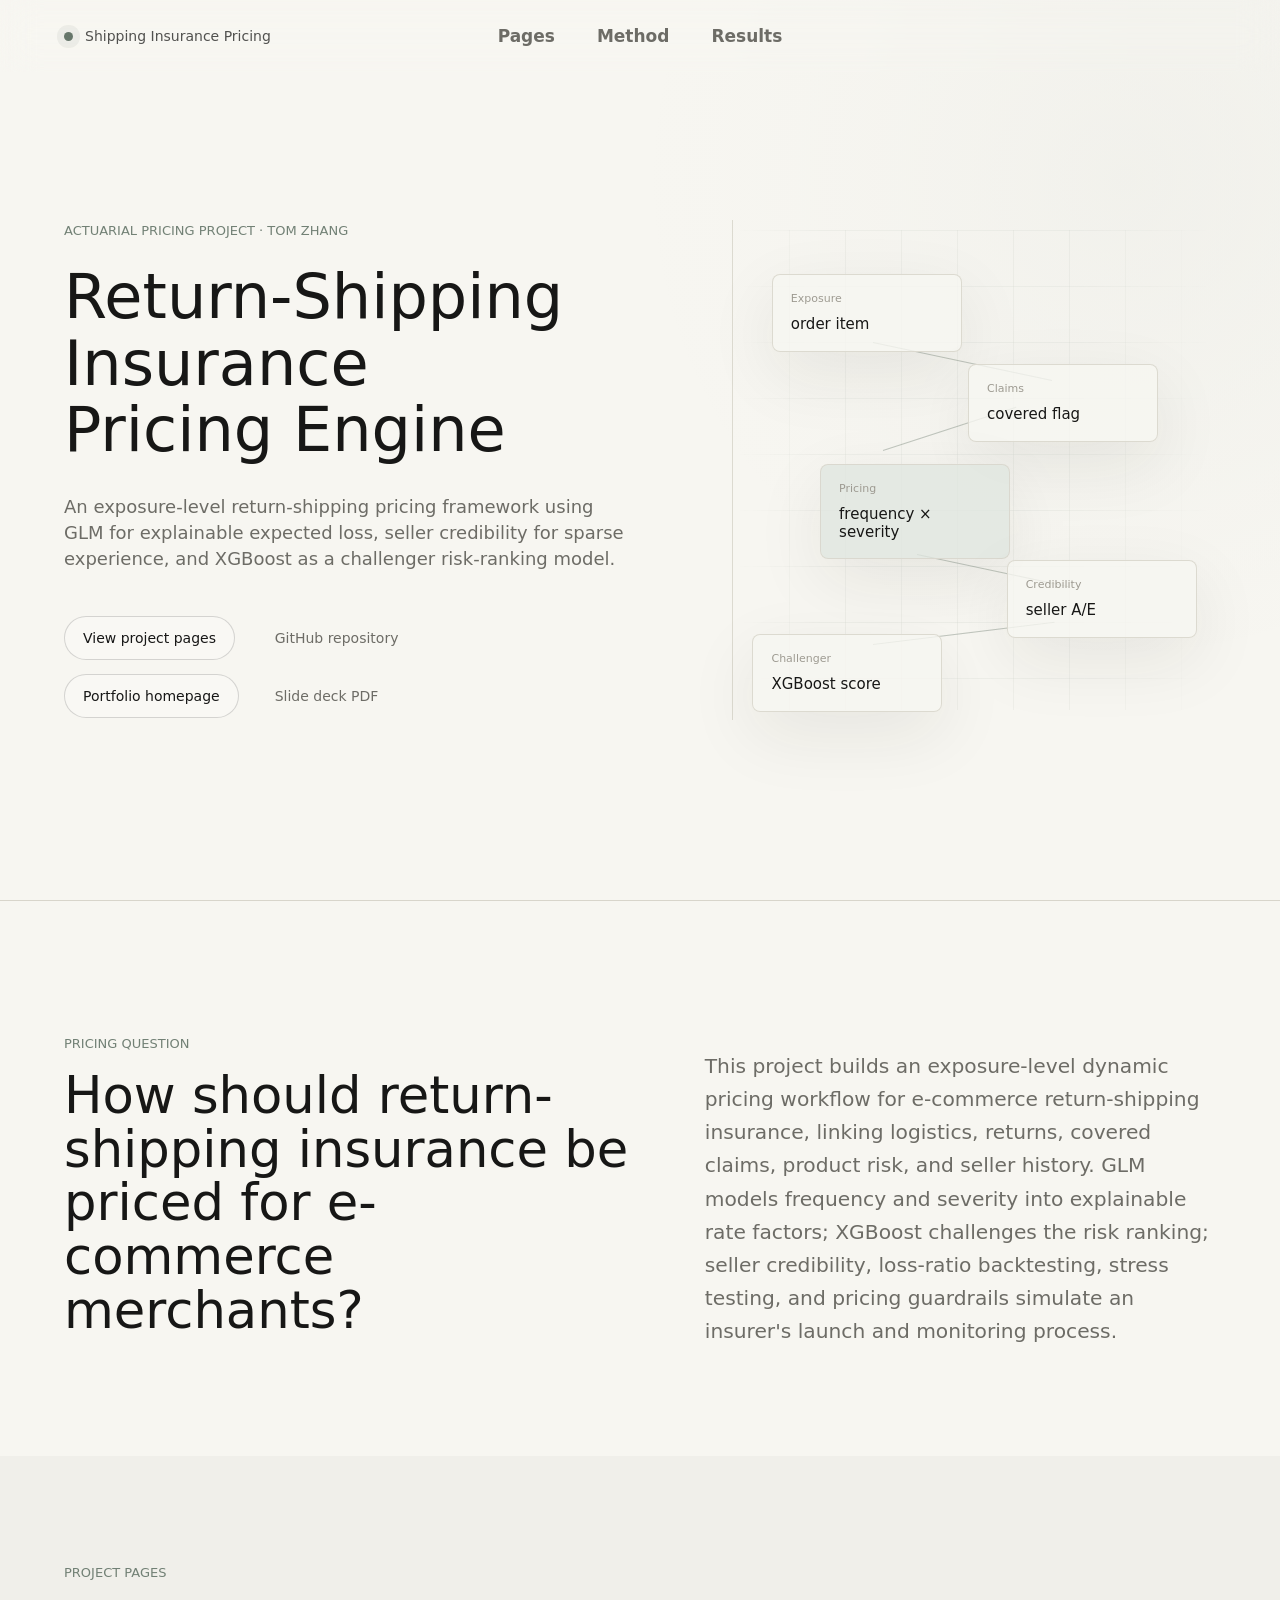
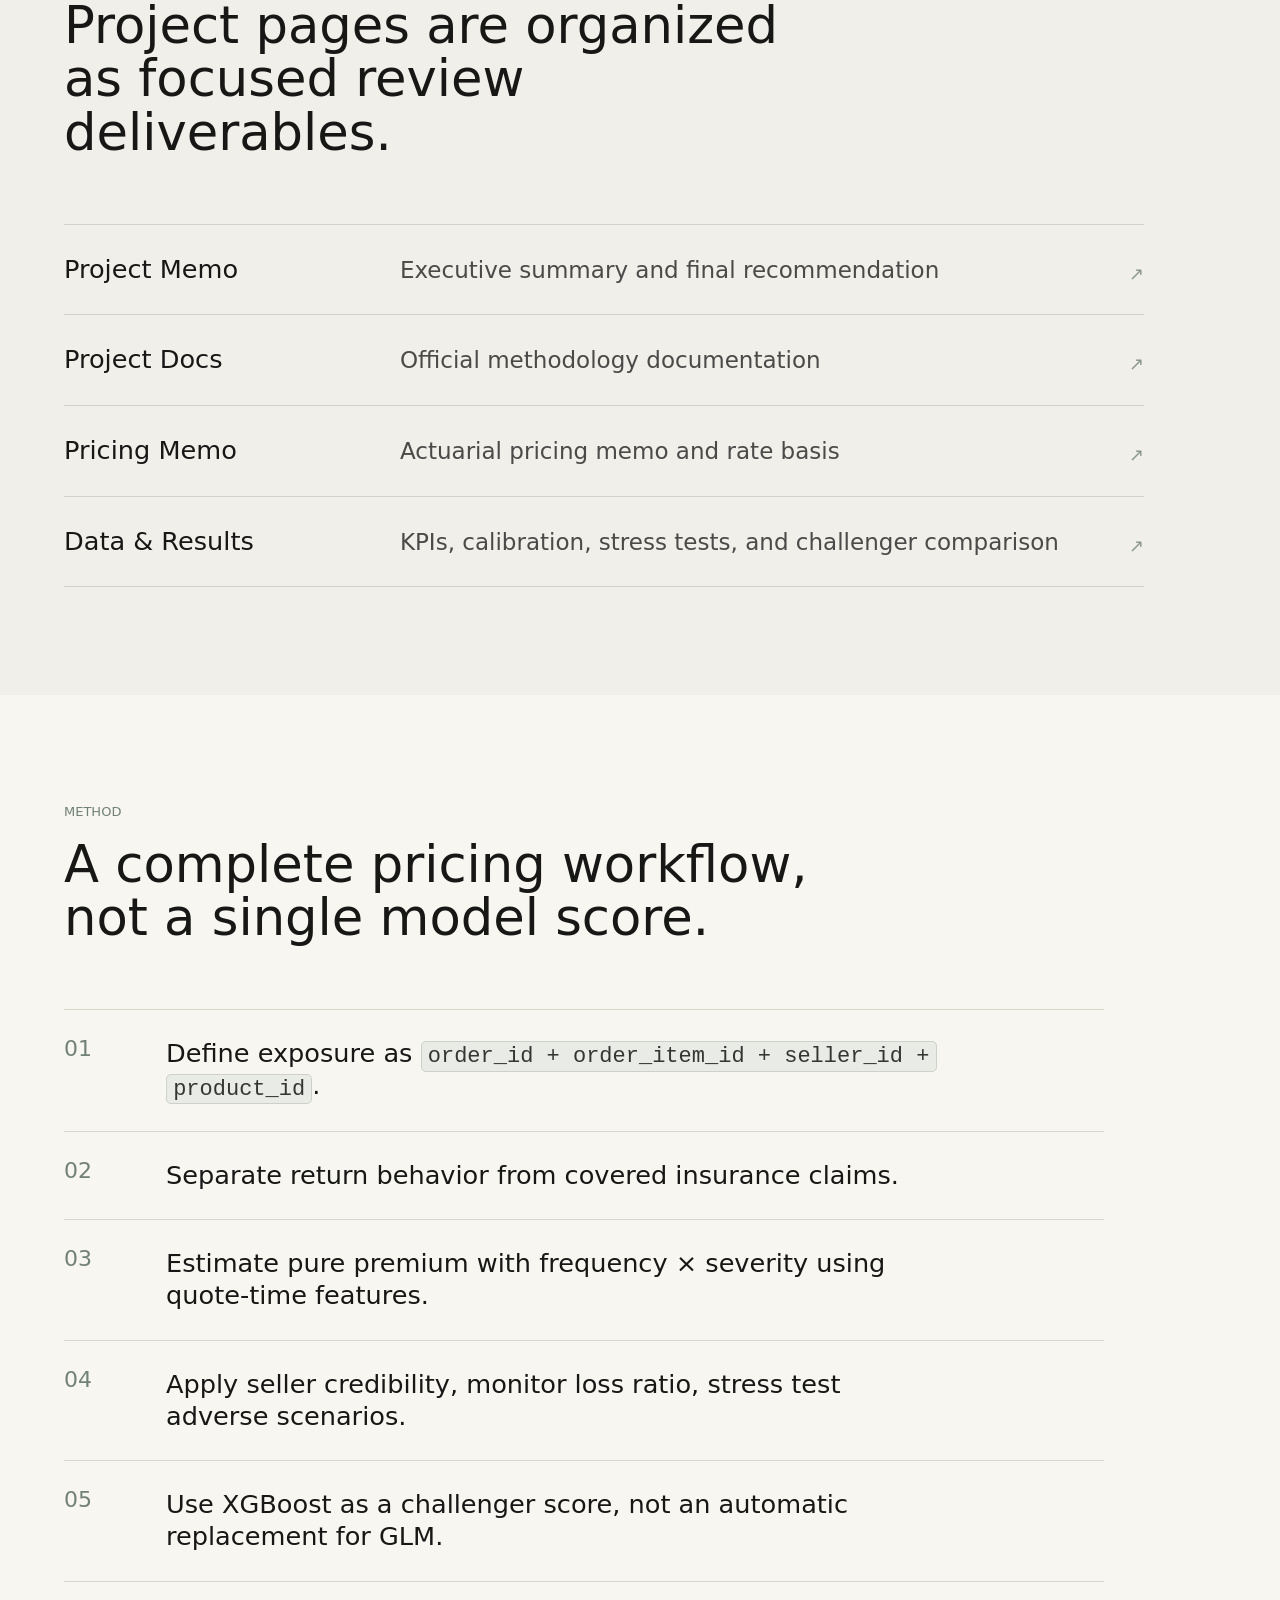
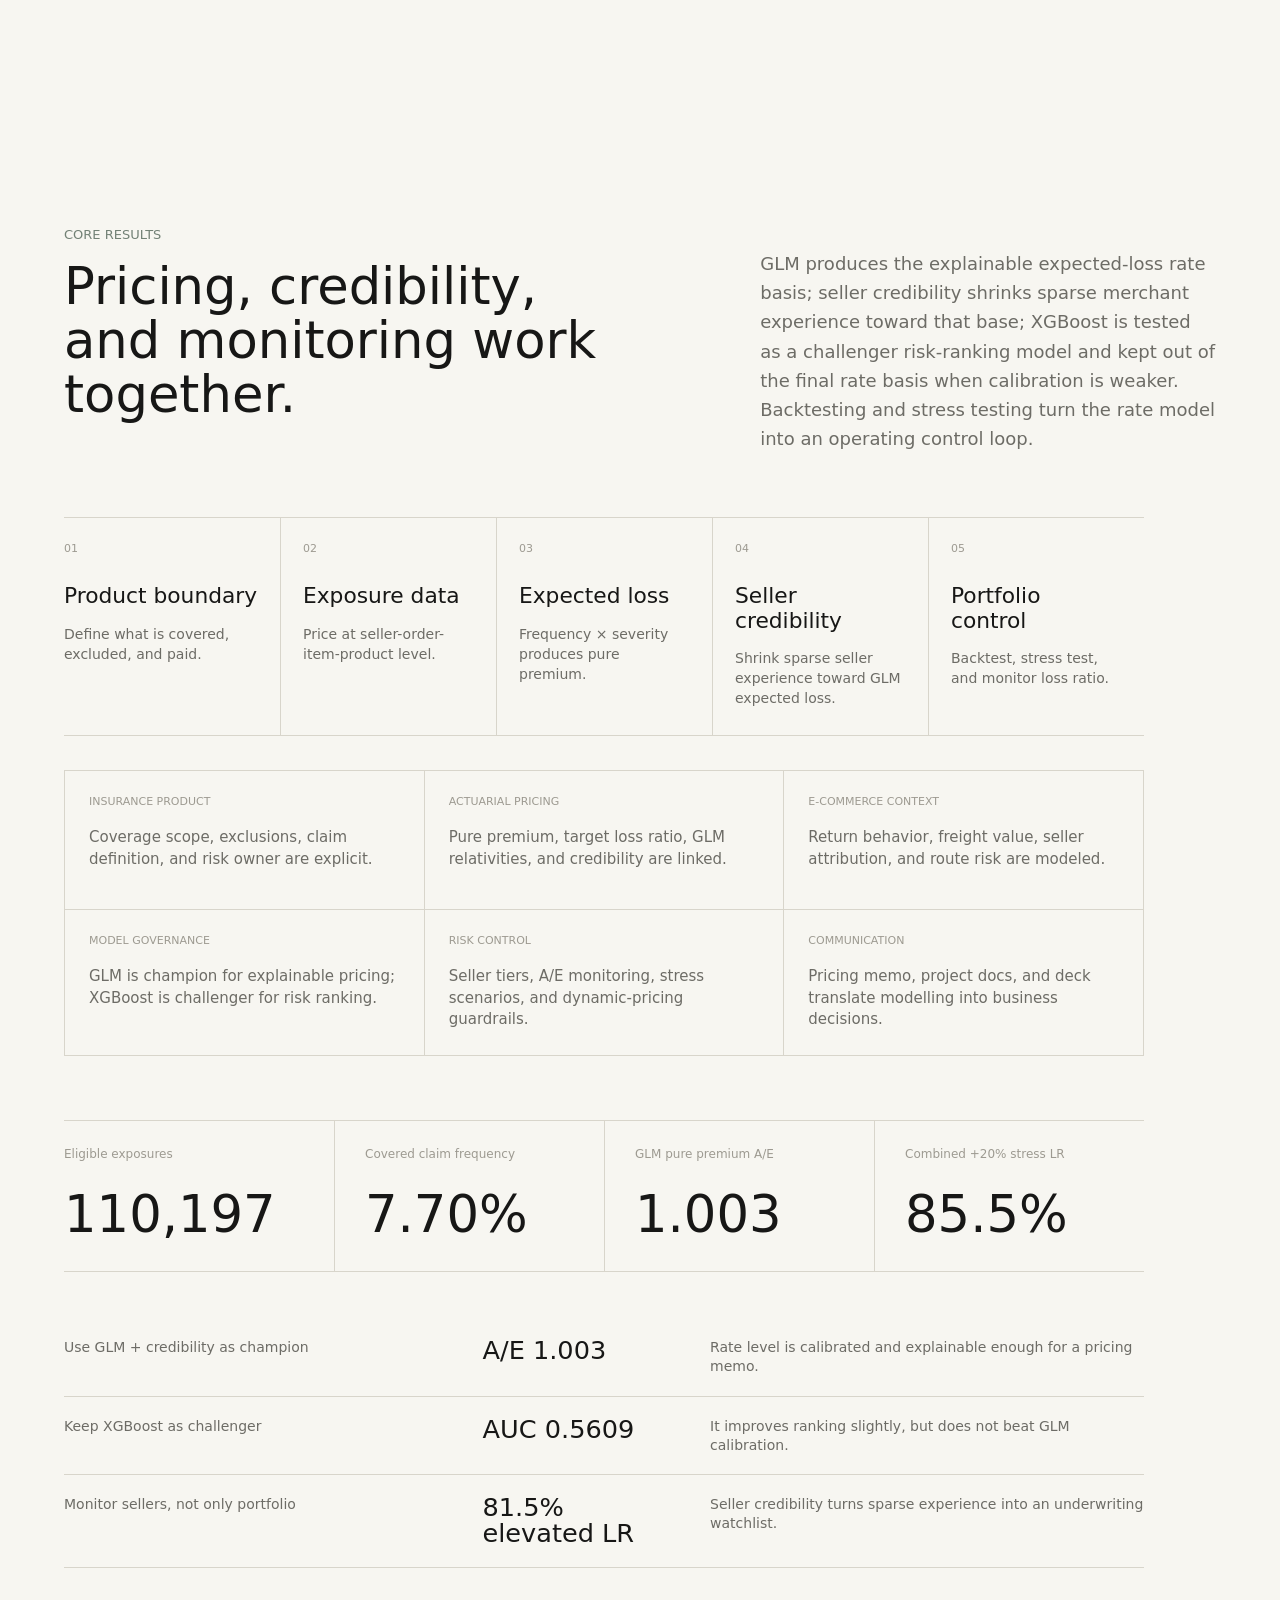
==== commit d0de1de9: "deploy: cb6cace48b2094cdf45a1db6bada193c74cfeeda" ====
--- a/index.html
+++ b/index.html
@@ -8,9 +8,9 @@
       name="description"
       content="Exposure-level actuarial pricing workflow for e-commerce return-shipping insurance."
     />
-    <link rel="icon" href="./favicon.svg" type="image/svg+xml" />
+    <link rel="icon" type="image/svg+xml" href="./assets/favicon.svg?v=github-20260521" />
     <link rel="stylesheet" href="./styles/shared.css" />
-    <link rel="stylesheet" href="./styles/home.css?v=20260524-2" />
+    <link rel="stylesheet" href="./styles/home.css?v=20260531-1" />
   </head>
   <body>
     <div class="site-shell">
@@ -41,8 +41,19 @@
               challenger risk-ranking model.
             </p>
             <div class="hero-actions" aria-label="Primary links">
-              <a class="primary-link" href="#reserved-pages">View project pages</a>
-              <a class="secondary-link" href="https://github.com/pnlync/shipping-insurance">GitHub repository</a>
+              <div class="hero-link-stack">
+                <a class="primary-link" href="#reserved-pages">View project pages</a>
+                <a class="primary-link" href="https://pnlync.github.io/actuarial/">Portfolio homepage</a>
+              </div>
+              <div class="hero-link-stack">
+                <a class="secondary-link" href="https://github.com/pnlync/shipping-insurance">GitHub repository</a>
+                <a
+                  class="secondary-link"
+                  href="./TikTok%20Shop%20Shipping%20Insurance%20Pricing.pdf"
+                  target="_blank"
+                  rel="noopener"
+                >Slide deck PDF</a>
+              </div>
             </div>
           </div>
 
--- a/styles/home.css
+++ b/styles/home.css
@@ -45,8 +45,23 @@
   line-height: 1.2;
 }
 
-.hero-actions {
-  gap: 36px;
+.hero .hero-actions {
+  display: grid;
+  grid-template-columns: max-content max-content;
+  align-items: start;
+  column-gap: 36px;
+  row-gap: 14px;
+}
+
+.hero .hero-link-stack {
+  display: flex;
+  flex-direction: column;
+  align-items: flex-start;
+  gap: 14px;
+}
+
+.hero .hero-link-stack a {
+  white-space: nowrap;
 }
 
 .node-exposure {
@@ -120,6 +135,12 @@
   }
 }
 
+@media (max-width: 480px) {
+  .hero .hero-actions {
+    grid-template-columns: 1fr;
+  }
+}
+
 @media (max-width: 640px) {
   .risk-plane {
     min-height: 620px;
